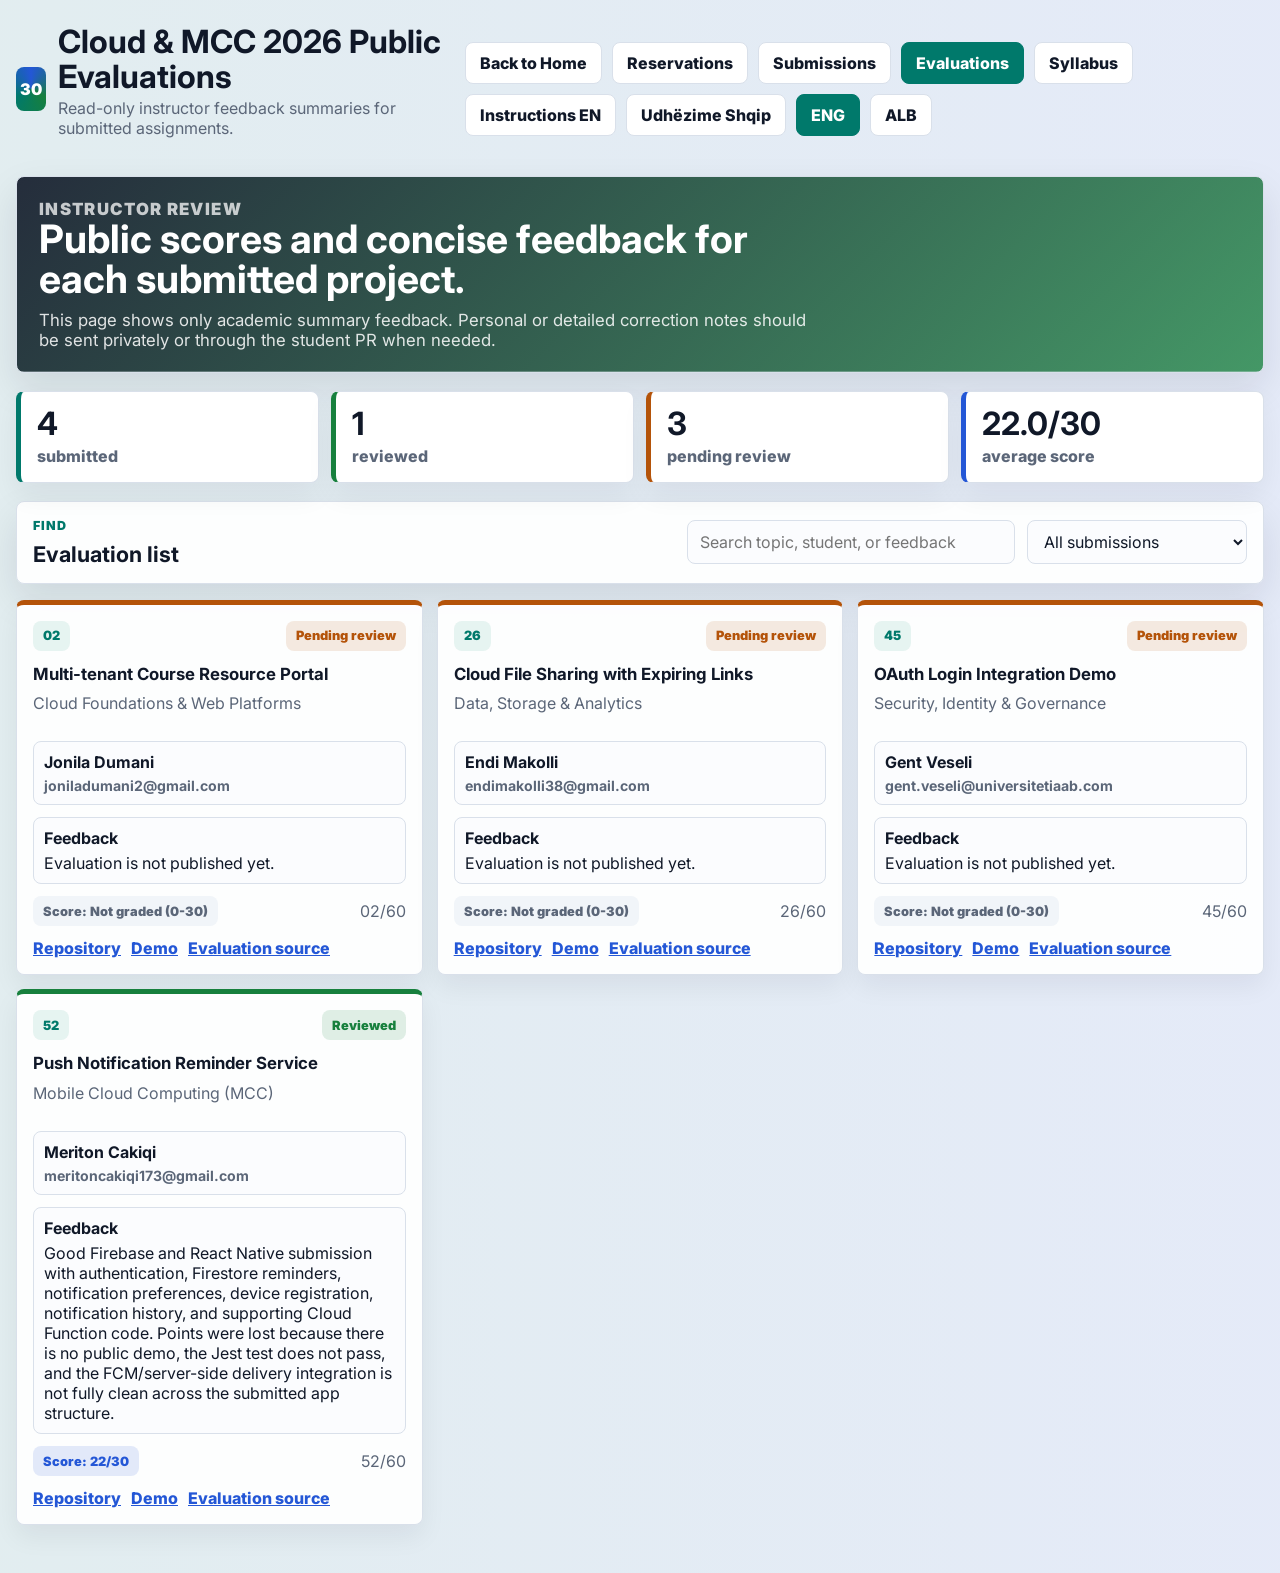
==== evaluations-2026.html @ 81f54510 "Add public evaluation summaries" ====
<!DOCTYPE html>
<html lang="en">
<head>
  <meta charset="UTF-8">
  <meta name="viewport" content="width=device-width, initial-scale=1.0">
  <title>Cloud & MCC 2026 Public Evaluations</title>
  <meta name="description" content="Public instructor evaluation summaries for Cloud and MCC 2026 student submissions.">
  <link rel="icon" href="data:,">
  <link rel="preconnect" href="https://fonts.googleapis.com">
  <link rel="preconnect" href="https://fonts.gstatic.com" crossorigin>
  <link href="https://fonts.googleapis.com/css2?family=Inter:wght@400;500;600;700;800;900&display=swap" rel="stylesheet">
  <style>
    :root {
      color-scheme: light;
      --ink: #101828;
      --muted: #5b6678;
      --line: #d9e0ea;
      --paper: #ffffff;
      --soft: #f5f7fb;
      --teal: #00796b;
      --blue: #2457d6;
      --amber: #b45309;
      --green: #17803d;
      --rose: #c7365f;
      --shadow: 0 16px 38px rgba(16, 24, 40, 0.10);
      --radius: 8px;
    }

    * {
      box-sizing: border-box;
    }

    body {
      margin: 0;
      min-height: 100vh;
      font-family: Inter, ui-sans-serif, system-ui, -apple-system, BlinkMacSystemFont, "Segoe UI", sans-serif;
      color: var(--ink);
      background:
        linear-gradient(90deg, rgba(0, 121, 107, 0.08), rgba(36, 87, 214, 0.08)),
        var(--soft);
      letter-spacing: 0;
    }

    a {
      color: inherit;
    }

    button,
    input,
    select {
      font: inherit;
    }

    .shell {
      width: min(1280px, calc(100% - 32px));
      margin: 0 auto;
      padding: 24px 0 48px;
    }

    .topbar,
    .hero,
    .toolbar,
    .card-head,
    .card-foot {
      display: flex;
      align-items: center;
      justify-content: space-between;
      gap: 16px;
    }

    .brand {
      display: flex;
      align-items: center;
      gap: 12px;
      min-width: 0;
    }

    .brand-mark {
      display: grid;
      width: 44px;
      height: 44px;
      place-items: center;
      border-radius: var(--radius);
      background: conic-gradient(from 120deg, var(--green), var(--teal), var(--blue), var(--green));
      color: white;
      font-weight: 900;
    }

    h1,
    h2,
    h3,
    p {
      margin-top: 0;
    }

    h1 {
      margin-bottom: 4px;
      font-size: 2rem;
      line-height: 1.1;
      letter-spacing: 0;
    }

    h2 {
      margin-bottom: 0;
      font-size: 1.35rem;
      letter-spacing: 0;
    }

    h3 {
      margin-bottom: 8px;
      font-size: 1.05rem;
      line-height: 1.35;
      letter-spacing: 0;
    }

    .brand p,
    .muted,
    .evaluation-card p,
    .empty {
      color: var(--muted);
    }

    .top-actions,
    .card-links,
    .language-switch {
      display: flex;
      flex-wrap: wrap;
      gap: 10px;
    }

    .button,
    .language-switch button {
      min-height: 42px;
      border: 1px solid var(--line);
      border-radius: var(--radius);
      background: var(--paper);
      color: var(--ink);
      padding: 10px 14px;
      cursor: pointer;
      text-decoration: none;
      font-weight: 800;
    }

    .button.primary,
    .button.active,
    .button[aria-current="page"],
    .language-switch button.active {
      border-color: var(--teal);
      background: var(--teal);
      color: #fff;
    }

    .panel {
      border: 1px solid var(--line);
      border-radius: var(--radius);
      background: rgba(255, 255, 255, 0.94);
      box-shadow: var(--shadow);
    }

    .hero {
      align-items: flex-start;
      margin: 22px 0 18px;
      padding: 22px;
      background:
        linear-gradient(135deg, rgba(16, 24, 40, 0.90), rgba(23, 128, 61, 0.78)),
        url("https://images.unsplash.com/photo-1551288049-bebda4e38f71?auto=format&fit=crop&w=1400&q=80");
      background-position: center;
      background-size: cover;
      color: white;
    }

    .hero h2 {
      max-width: 780px;
      margin-bottom: 12px;
      font-size: 2.45rem;
      line-height: 1;
    }

    .hero p {
      max-width: 780px;
      margin-bottom: 0;
      color: rgba(255, 255, 255, 0.86);
      font-size: 1.05rem;
    }

    .eyebrow {
      margin: 0 0 8px;
      color: var(--teal);
      font-size: 0.78rem;
      font-weight: 900;
      letter-spacing: 0.08em;
      text-transform: uppercase;
    }

    .hero .eyebrow {
      color: rgba(255, 255, 255, 0.74);
    }

    .stats {
      display: grid;
      grid-template-columns: repeat(4, minmax(0, 1fr));
      gap: 12px;
      margin-bottom: 18px;
    }

    .stat {
      padding: 16px;
      border: 1px solid var(--line);
      border-left: 5px solid var(--teal);
      border-radius: var(--radius);
      background: var(--paper);
      box-shadow: 0 12px 28px rgba(16, 24, 40, 0.06);
    }

    .stat:nth-child(2) {
      border-left-color: var(--green);
    }

    .stat:nth-child(3) {
      border-left-color: var(--amber);
    }

    .stat:nth-child(4) {
      border-left-color: var(--blue);
    }

    .stat strong,
    .stat span {
      display: block;
    }

    .stat strong {
      font-size: 2rem;
      line-height: 1;
    }

    .stat span {
      margin-top: 6px;
      color: var(--muted);
      font-weight: 800;
    }

    .toolbar {
      margin-bottom: 16px;
      padding: 16px;
    }

    .filters {
      display: grid;
      grid-template-columns: minmax(0, 1fr) 220px;
      gap: 12px;
      min-width: min(100%, 560px);
    }

    .filters input,
    .filters select {
      width: 100%;
      min-height: 44px;
      border: 1px solid var(--line);
      border-radius: var(--radius);
      background: #fbfcfe;
      color: var(--ink);
      padding: 0 12px;
      outline: none;
    }

    .grid {
      display: grid;
      grid-template-columns: repeat(auto-fit, minmax(320px, 1fr));
      gap: 14px;
    }

    .evaluation-card {
      display: grid;
      gap: 12px;
      min-height: 280px;
      padding: 16px;
      border: 1px solid var(--line);
      border-top: 5px solid var(--amber);
      border-radius: var(--radius);
      background: rgba(255, 255, 255, 0.94);
      box-shadow: 0 12px 26px rgba(16, 24, 40, 0.06);
    }

    .evaluation-card.reviewed {
      border-top-color: var(--green);
    }

    .evaluation-card.needs-fixes {
      border-top-color: var(--rose);
    }

    .topic-id,
    .status,
    .score {
      display: inline-flex;
      align-items: center;
      justify-content: center;
      min-height: 30px;
      border-radius: var(--radius);
      padding: 0 10px;
      font-size: 0.8rem;
      font-weight: 900;
      white-space: nowrap;
    }

    .topic-id {
      background: #e6f4f1;
      color: var(--teal);
    }

    .status {
      background: rgba(180, 83, 9, 0.12);
      color: var(--amber);
    }

    .status.reviewed {
      background: rgba(23, 128, 61, 0.13);
      color: var(--green);
    }

    .status.needs-fixes {
      background: rgba(199, 54, 95, 0.12);
      color: var(--rose);
    }

    .identity,
    .feedback {
      display: grid;
      gap: 5px;
      padding: 10px;
      border: 1px solid var(--line);
      border-radius: var(--radius);
      background: #fbfcfe;
      overflow-wrap: anywhere;
    }

    .identity strong,
    .identity span {
      display: block;
    }

    .identity span {
      color: var(--muted);
      font-size: 0.88rem;
      font-weight: 700;
    }

    .score {
      width: max-content;
      background: rgba(36, 87, 214, 0.12);
      color: var(--blue);
    }

    .score.pending {
      background: #f1f5f9;
      color: var(--muted);
    }

    .card-links a {
      color: var(--blue);
      font-weight: 800;
      overflow-wrap: anywhere;
    }

    .empty {
      display: none;
      padding: 24px;
      border: 1px dashed var(--line);
      border-radius: var(--radius);
      background: var(--paper);
      text-align: center;
      font-weight: 800;
    }

    @media (max-width: 980px) {
      .topbar,
      .hero,
      .toolbar {
        align-items: flex-start;
        flex-direction: column;
      }

      .stats {
        grid-template-columns: 1fr 1fr;
      }

      .hero h2 {
        font-size: 2rem;
      }

      .filters {
        grid-template-columns: 1fr;
        min-width: 100%;
      }
    }

    @media (max-width: 640px) {
      .shell {
        width: min(100% - 24px, 1280px);
      }

      h1 {
        font-size: 1.4rem;
      }

      .hero h2 {
        font-size: 1.72rem;
      }

      .stats,
      .grid {
        grid-template-columns: 1fr;
      }
    }
  </style>
</head>
<body>
  <main class="shell">
    <header class="topbar">
      <div class="brand">
        <div class="brand-mark" aria-hidden="true">30</div>
        <div>
          <h1 data-i18n="page.heading">Cloud & MCC 2026 Public Evaluations</h1>
          <p data-i18n="page.subtitle">Read-only instructor feedback summaries for submitted assignments.</p>
        </div>
      </div>
      <div class="top-actions">
        <a class="button" href="index.html" data-i18n="nav.backHome">Back to Home</a>
        <a class="button" href="mcc-2026.html" data-i18n="nav.reserve">Reservations</a>
        <a class="button" href="submissions-2026.html" data-i18n="nav.submissions">Submissions</a>
        <a class="button active" href="evaluations-2026.html" aria-current="page" data-i18n="nav.evaluations">Evaluations</a>
        <a class="button" href="syllabus-mcc-2026.html" data-i18n="nav.syllabus">Syllabus</a>
        <a class="button" href="instructions-mcc-2026.html" data-i18n="nav.instructionsEn">Instructions EN</a>
        <a class="button" href="udhezime-mcc-2026.html" data-i18n="nav.instructionsSq">Udhëzime Shqip</a>
        <div class="language-switch" aria-label="Language switch">
          <button type="button" class="active" data-lang="en">ENG</button>
          <button type="button" data-lang="sq">ALB</button>
        </div>
      </div>
    </header>

    <section class="hero panel">
      <div>
        <p class="eyebrow" data-i18n="hero.eyebrow">Instructor review</p>
        <h2 data-i18n="hero.title">Public scores and concise feedback for each submitted project.</h2>
        <p data-i18n="hero.copy">This page shows only academic summary feedback. Personal or detailed correction notes should be sent privately or through the student PR when needed.</p>
      </div>
    </section>

    <section class="stats" aria-label="Evaluation statistics">
      <div class="stat"><strong id="submittedCount">0</strong><span data-i18n="stats.submitted">submitted</span></div>
      <div class="stat"><strong id="reviewedCount">0</strong><span data-i18n="stats.reviewed">reviewed</span></div>
      <div class="stat"><strong id="pendingCount">0</strong><span data-i18n="stats.pending">pending review</span></div>
      <div class="stat"><strong id="averageScore">-</strong><span data-i18n="stats.average">average score</span></div>
    </section>

    <section class="toolbar panel" aria-label="Filters">
      <div>
        <p class="eyebrow" data-i18n="filters.eyebrow">Find</p>
        <h2 data-i18n="filters.title">Evaluation list</h2>
      </div>
      <div class="filters">
        <input id="searchInput" type="search" data-i18n-placeholder="filters.search" placeholder="Search topic, student, or feedback">
        <select id="statusFilter" aria-label="Filter by status">
          <option value="all" data-i18n="filter.all">All submissions</option>
          <option value="reviewed" data-i18n="filter.reviewed">Reviewed</option>
          <option value="needs-fixes" data-i18n="filter.needsFixes">Needs fixes</option>
          <option value="pending-review" data-i18n="filter.pending">Pending review</option>
        </select>
      </div>
    </section>

    <section class="grid" id="evaluationGrid" aria-live="polite"></section>
    <div class="empty" id="emptyState" data-i18n="empty">No matching evaluations.</div>
  </main>

  <script>
    const translations = {
      en: {
        pageTitle: 'Cloud & MCC 2026 Public Evaluations',
        pageDescription: 'Public instructor evaluation summaries for Cloud and MCC 2026 student submissions.',
        'page.heading': 'Cloud & MCC 2026 Public Evaluations',
        'page.subtitle': 'Read-only instructor feedback summaries for submitted assignments.',
        'nav.backHome': 'Back to Home',
        'nav.reserve': 'Reservations',
        'nav.submissions': 'Submissions',
        'nav.evaluations': 'Evaluations',
        'nav.syllabus': 'Syllabus',
        'nav.instructionsEn': 'Instructions EN',
        'nav.instructionsSq': 'Udhëzime Shqip',
        'hero.eyebrow': 'Instructor review',
        'hero.title': 'Public scores and concise feedback for each submitted project.',
        'hero.copy': 'This page shows only academic summary feedback. Personal or detailed correction notes should be sent privately or through the student PR when needed.',
        'stats.submitted': 'submitted',
        'stats.reviewed': 'reviewed',
        'stats.pending': 'pending review',
        'stats.average': 'average score',
        'filters.eyebrow': 'Find',
        'filters.title': 'Evaluation list',
        'filters.search': 'Search topic, student, or feedback',
        'filter.all': 'All submissions',
        'filter.reviewed': 'Reviewed',
        'filter.needsFixes': 'Needs fixes',
        'filter.pending': 'Pending review',
        'empty': 'No matching evaluations.',
        pendingReview: 'Pending review',
        reviewed: 'Reviewed',
        needsFixes: 'Needs fixes',
        score: 'Score',
        repo: 'Repository',
        demo: 'Demo',
        feedback: 'Feedback',
        source: 'Evaluation source',
        noEvaluation: 'Evaluation is not published yet.',
      },
      sq: {
        pageTitle: 'Vlerësimet Publike Cloud & MCC 2026',
        pageDescription: 'Përmbledhje publike të vlerësimeve të mësimdhënësit për dorëzimet Cloud dhe MCC 2026.',
        'page.heading': 'Vlerësimet publike Cloud & MCC 2026',
        'page.subtitle': 'Feedback i shkurtër, vetëm për lexim, për detyrat e dorëzuara.',
        'nav.backHome': 'Kthehu në ballinë',
        'nav.reserve': 'Rezervimet',
        'nav.submissions': 'Dorëzimet',
        'nav.evaluations': 'Vlerësimet',
        'nav.syllabus': 'Syllabusi',
        'nav.instructionsEn': 'Udhëzime EN',
        'nav.instructionsSq': 'Udhëzime Shqip',
        'hero.eyebrow': 'Vlerësimi i mësimdhënësit',
        'hero.title': 'Pikët publike dhe feedback i shkurtër për çdo projekt të dorëzuar.',
        'hero.copy': 'Kjo faqe shfaq vetëm përmbledhje akademike. Vërejtjet personale ose korrigjimet e hollësishme duhet të dërgohen privatisht ose në PR-në e studentit kur nevojitet.',
        'stats.submitted': 'të dorëzuara',
        'stats.reviewed': 'të vlerësuara',
        'stats.pending': 'në pritje',
        'stats.average': 'mesatarja e pikëve',
        'filters.eyebrow': 'Gjej',
        'filters.title': 'Lista e vlerësimeve',
        'filters.search': 'Kërko temën, studentin ose feedback-un',
        'filter.all': 'Të gjitha dorëzimet',
        'filter.reviewed': 'Të vlerësuara',
        'filter.needsFixes': 'Kërkojnë korrigjime',
        'filter.pending': 'Në pritje të vlerësimit',
        'empty': 'Nuk ka vlerësime që përputhen.',
        pendingReview: 'Në pritje të vlerësimit',
        reviewed: 'E vlerësuar',
        needsFixes: 'Kërkon korrigjime',
        score: 'Pikët',
        repo: 'Repository',
        demo: 'Demo',
        feedback: 'Feedback',
        source: 'Burimi i vlerësimeve',
        noEvaluation: 'Vlerësimi ende nuk është publikuar.',
      },
    };

    const grid = document.getElementById('evaluationGrid');
    const emptyState = document.getElementById('emptyState');
    const searchInput = document.getElementById('searchInput');
    const statusFilter = document.getElementById('statusFilter');
    let activeLanguage = localStorage.getItem('portal-language') || 'en';
    let rows = [];

    function t(key) {
      return translations[activeLanguage][key] || translations.en[key] || key;
    }

    function applyLanguage(language) {
      activeLanguage = language;
      localStorage.setItem('portal-language', language);
      document.documentElement.lang = language === 'sq' ? 'sq' : 'en';
      document.title = t('pageTitle');
      document.querySelector('meta[name="description"]').setAttribute('content', t('pageDescription'));
      document.querySelectorAll('[data-i18n]').forEach((node) => {
        node.textContent = t(node.dataset.i18n);
      });
      document.querySelectorAll('[data-i18n-placeholder]').forEach((node) => {
        node.setAttribute('placeholder', t(node.dataset.i18nPlaceholder));
      });
      document.querySelectorAll('[data-lang]').forEach((button) => {
        button.classList.toggle('active', button.dataset.lang === language);
      });
      render();
    }

    document.querySelectorAll('[data-lang]').forEach((button) => {
      button.addEventListener('click', () => applyLanguage(button.dataset.lang));
    });

    async function fetchText(path) {
      const response = await fetch(`${path}?ts=${Date.now()}`, { cache: 'no-store' });
      if (!response.ok) throw new Error(`Unable to fetch ${path}`);
      return response.text();
    }

    function parseIdentity(value) {
      const match = value.match(/^(.*?)\s*<([^>]+)>$/);
      if (!match) return { name: value.trim(), email: '' };
      return { name: match[1].trim(), email: match[2].trim() };
    }

    function parseTopics(markdown) {
      const topics = new Map();
      let category = 'Uncategorized';
      const lines = markdown.split(/\r?\n/);

      lines.forEach((line, index) => {
        const heading = line.match(/^##\s+(.+)$/);
        if (heading) {
          category = heading[1].trim();
          return;
        }

        const topic = line.match(/^(\d{2})\.\s+(.+?)\s—\s\((Available|Taken by [^)]+)\)$/);
        if (!topic) return;

        const score = (lines[index + 2] || '').match(/^\s+-\s+Score:\s+(.+)$/);
        topics.set(topic[1], {
          id: topic[1],
          title: topic[2],
          category,
          scoreLabel: score ? score[1].trim() : 'Not graded (0-30)',
        });
      });

      return topics;
    }

    function parseSubmissions(markdown) {
      const submissions = new Map();

      markdown.split(/\r?\n/).forEach((line) => {
        const submitted = line.match(/^(\d{2})\.\s+(.+?)\s—\s\(Submitted by ([^)]+)\)\s—\sRepo:\s+(\S+)\s—\sDemo:\s+(.+)$/);
        if (!submitted) return;

        const identity = parseIdentity(submitted[3]);
        submissions.set(submitted[1], {
          id: submitted[1],
          title: submitted[2],
          name: identity.name,
          email: identity.email,
          repo: submitted[4].trim(),
          demo: submitted[5].trim(),
        });
      });

      return submissions;
    }

    function parseEvaluations(markdown) {
      const evaluations = new Map();

      markdown.split(/\r?\n/).forEach((line) => {
        const evaluated = line.match(/^(\d{2})\.\s+(.+?)\s—\sScore:\s+(\d{1,2}\/30)\s—\sStatus:\s+(Reviewed|Needs fixes|Pending review)\s—\sFeedback EN:\s+(.+?)\s—\sFeedback SQ:\s+(.+)$/);
        if (!evaluated) return;

        evaluations.set(evaluated[1], {
          score: evaluated[3],
          status: normalizeStatus(evaluated[4]),
          feedbackEn: evaluated[5].trim(),
          feedbackSq: evaluated[6].trim(),
        });
      });

      return evaluations;
    }

    function normalizeStatus(value) {
      return String(value).trim().toLowerCase().replace(/\s+/g, '-');
    }

    function scoreValue(label) {
      const match = String(label).match(/^(\d{1,2})\/30$/);
      if (!match) return null;
      const value = Number(match[1]);
      return Number.isFinite(value) ? value : null;
    }

    function updateStats() {
      const reviewed = rows.filter((row) => row.evaluation && row.evaluation.status !== 'pending-review').length;
      const pending = rows.length - reviewed;
      const scored = rows
        .map((row) => row.evaluation ? scoreValue(row.evaluation.score) : null)
        .filter((value) => value !== null);
      const totalScore = scored.reduce((sum, value) => sum + value, 0);

      document.getElementById('submittedCount').textContent = rows.length;
      document.getElementById('reviewedCount').textContent = reviewed;
      document.getElementById('pendingCount').textContent = pending;
      document.getElementById('averageScore').textContent = scored.length
        ? `${(totalScore / scored.length).toFixed(1)}/30`
        : '-';
    }

    function render() {
      if (!rows.length) return;

      const query = searchInput.value.trim().toLowerCase();
      const filter = statusFilter.value;
      const visible = rows.filter((row) => {
        const status = row.evaluation ? row.evaluation.status : 'pending-review';
        const feedback = row.evaluation
          ? `${row.evaluation.feedbackEn} ${row.evaluation.feedbackSq}`
          : '';
        const haystack = [
          row.id,
          row.title,
          row.name,
          row.email,
          row.topic ? row.topic.category : '',
          feedback,
        ].join(' ').toLowerCase();
        return (filter === 'all' || status === filter) && (!query || haystack.includes(query));
      });

      grid.innerHTML = visible.map((row) => {
        const evaluation = row.evaluation;
        const status = evaluation ? evaluation.status : 'pending-review';
        const score = evaluation ? evaluation.score : (row.topic ? row.topic.scoreLabel : 'Not graded (0-30)');
        const feedback = evaluation
          ? (activeLanguage === 'sq' ? evaluation.feedbackSq : evaluation.feedbackEn)
          : t('noEvaluation');
        const demoHref = row.demo.toUpperCase() === 'N/A' ? 'SUBMISSIONS_2026.md' : row.demo;

        return `
          <article class="evaluation-card ${status}">
            <div class="card-head">
              <span class="topic-id">${escapeHtml(row.id)}</span>
              <span class="status ${status}">${statusLabel(status)}</span>
            </div>
            <div>
              <h3>${escapeHtml(row.title)}</h3>
              <p>${escapeHtml(row.topic ? row.topic.category : '')}</p>
            </div>
            <div class="identity">
              <strong>${escapeHtml(row.name)}</strong>
              <span>${escapeHtml(row.email)}</span>
            </div>
            <div class="feedback">
              <strong>${t('feedback')}</strong>
              <span>${escapeHtml(feedback)}</span>
            </div>
            <div class="card-foot">
              <span class="score ${evaluation ? '' : 'pending'}">${t('score')}: ${escapeHtml(score)}</span>
              <span class="muted">${escapeHtml(row.id)}/60</span>
            </div>
            <div class="card-links">
              <a href="${escapeAttribute(row.repo)}">${t('repo')}</a>
              <a href="${escapeAttribute(demoHref)}">${t('demo')}</a>
              <a href="EVALUATIONS_2026.md">${t('source')}</a>
            </div>
          </article>
        `;
      }).join('');

      emptyState.style.display = visible.length ? 'none' : 'block';
    }

    function statusLabel(status) {
      if (status === 'reviewed') return t('reviewed');
      if (status === 'needs-fixes') return t('needsFixes');
      return t('pendingReview');
    }

    function escapeHtml(value) {
      return String(value)
        .replaceAll('&', '&amp;')
        .replaceAll('<', '&lt;')
        .replaceAll('>', '&gt;')
        .replaceAll('"', '&quot;')
        .replaceAll("'", '&#039;');
    }

    function escapeAttribute(value) {
      const raw = String(value);
      if (!/^https?:\/\//i.test(raw) && !/^[A-Z0-9_-]+\.md$/i.test(raw)) return '#';
      return escapeHtml(raw);
    }

    async function init() {
      try {
        const [topicText, submissionText, evaluationText] = await Promise.all([
          fetchText('CLOUD_TOPICS_2026.md'),
          fetchText('SUBMISSIONS_2026.md'),
          fetchText('EVALUATIONS_2026.md'),
        ]);
        const topics = parseTopics(topicText);
        const submissions = parseSubmissions(submissionText);
        const evaluations = parseEvaluations(evaluationText);

        rows = Array.from(submissions.values()).map((submission) => ({
          ...submission,
          topic: topics.get(submission.id) || null,
          evaluation: evaluations.get(submission.id) || null,
        }));

        updateStats();
        applyLanguage(activeLanguage);
      } catch (error) {
        grid.innerHTML = `<div class="empty" style="display:block">${escapeHtml(error.message)}</div>`;
      }
    }

    searchInput.addEventListener('input', render);
    statusFilter.addEventListener('change', render);
    init();
  </script>
</body>
</html>
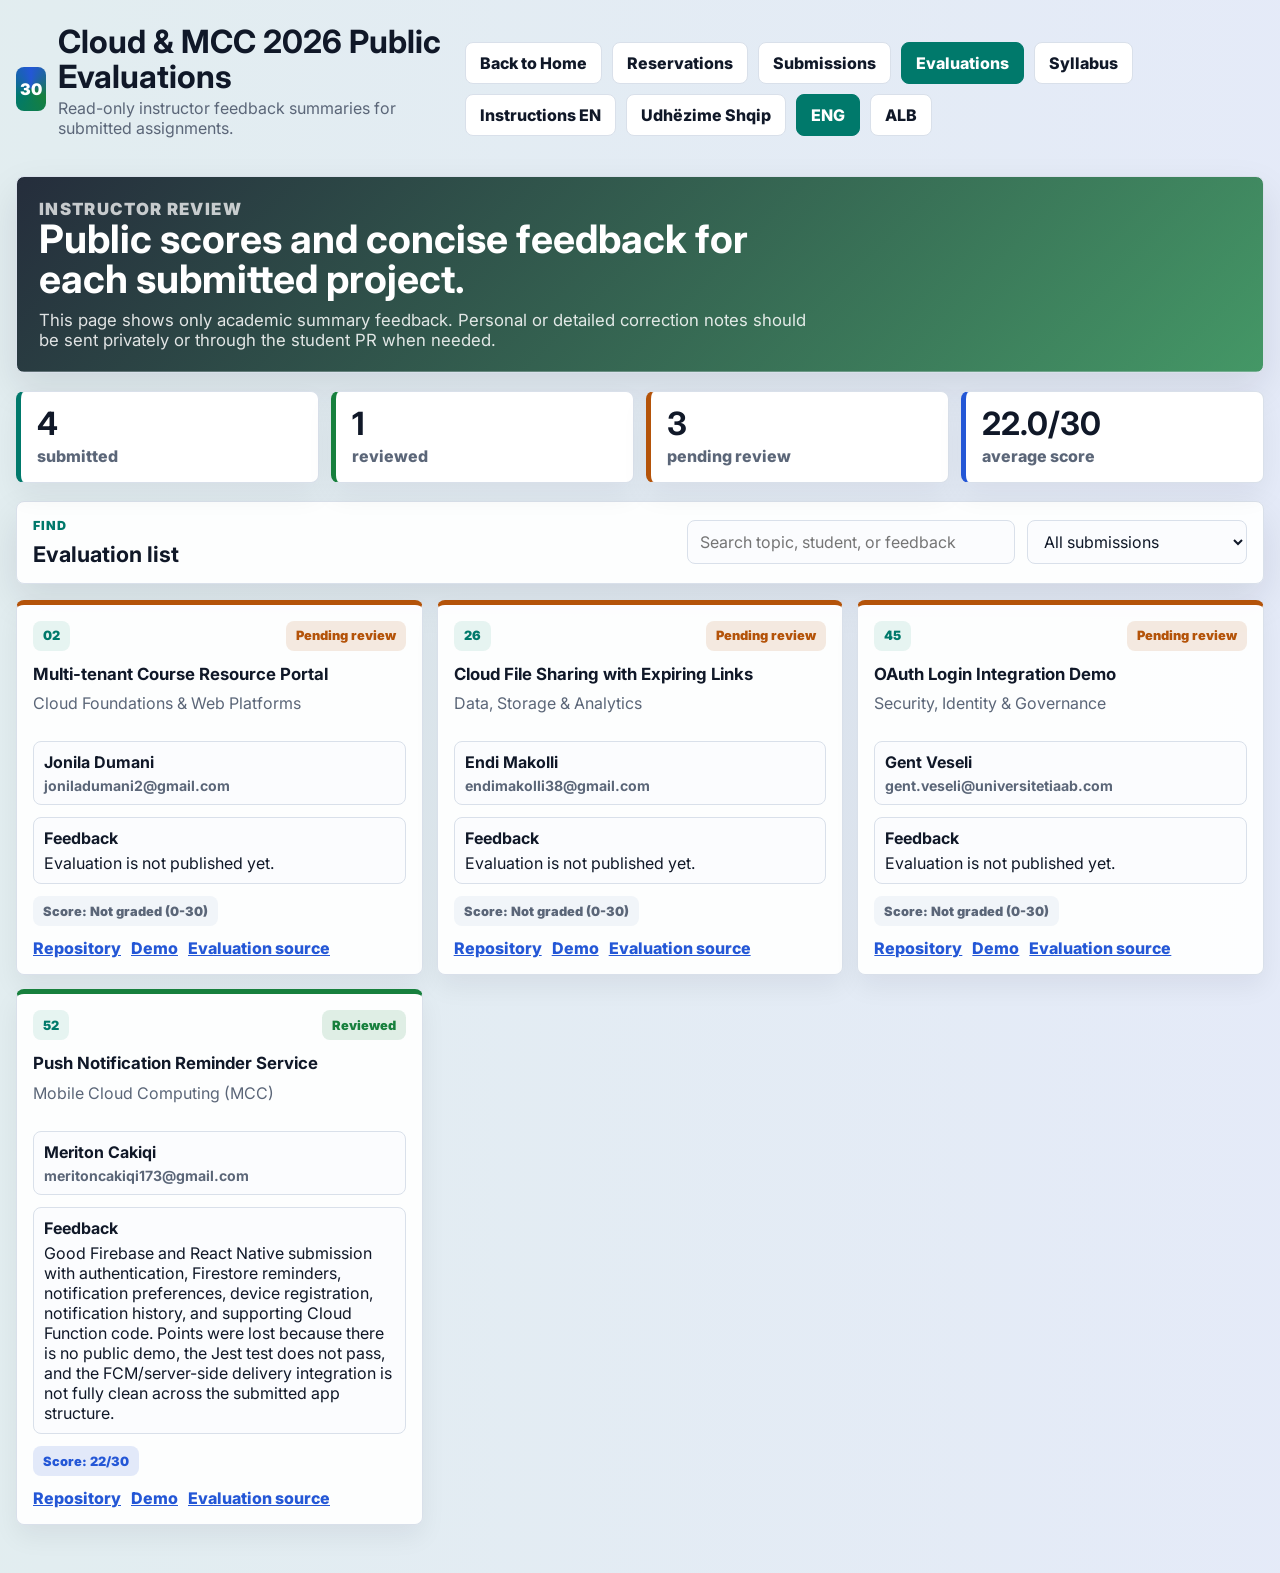
==== commit 909dcaa9: "Remove confusing topic count from evaluations" ====
--- a/evaluations-2026.html
+++ b/evaluations-2026.html
@@ -741,7 +741,6 @@
             </div>
             <div class="card-foot">
               <span class="score ${evaluation ? '' : 'pending'}">${t('score')}: ${escapeHtml(score)}</span>
-              <span class="muted">${escapeHtml(row.id)}/60</span>
             </div>
             <div class="card-links">
               <a href="${escapeAttribute(row.repo)}">${t('repo')}</a>
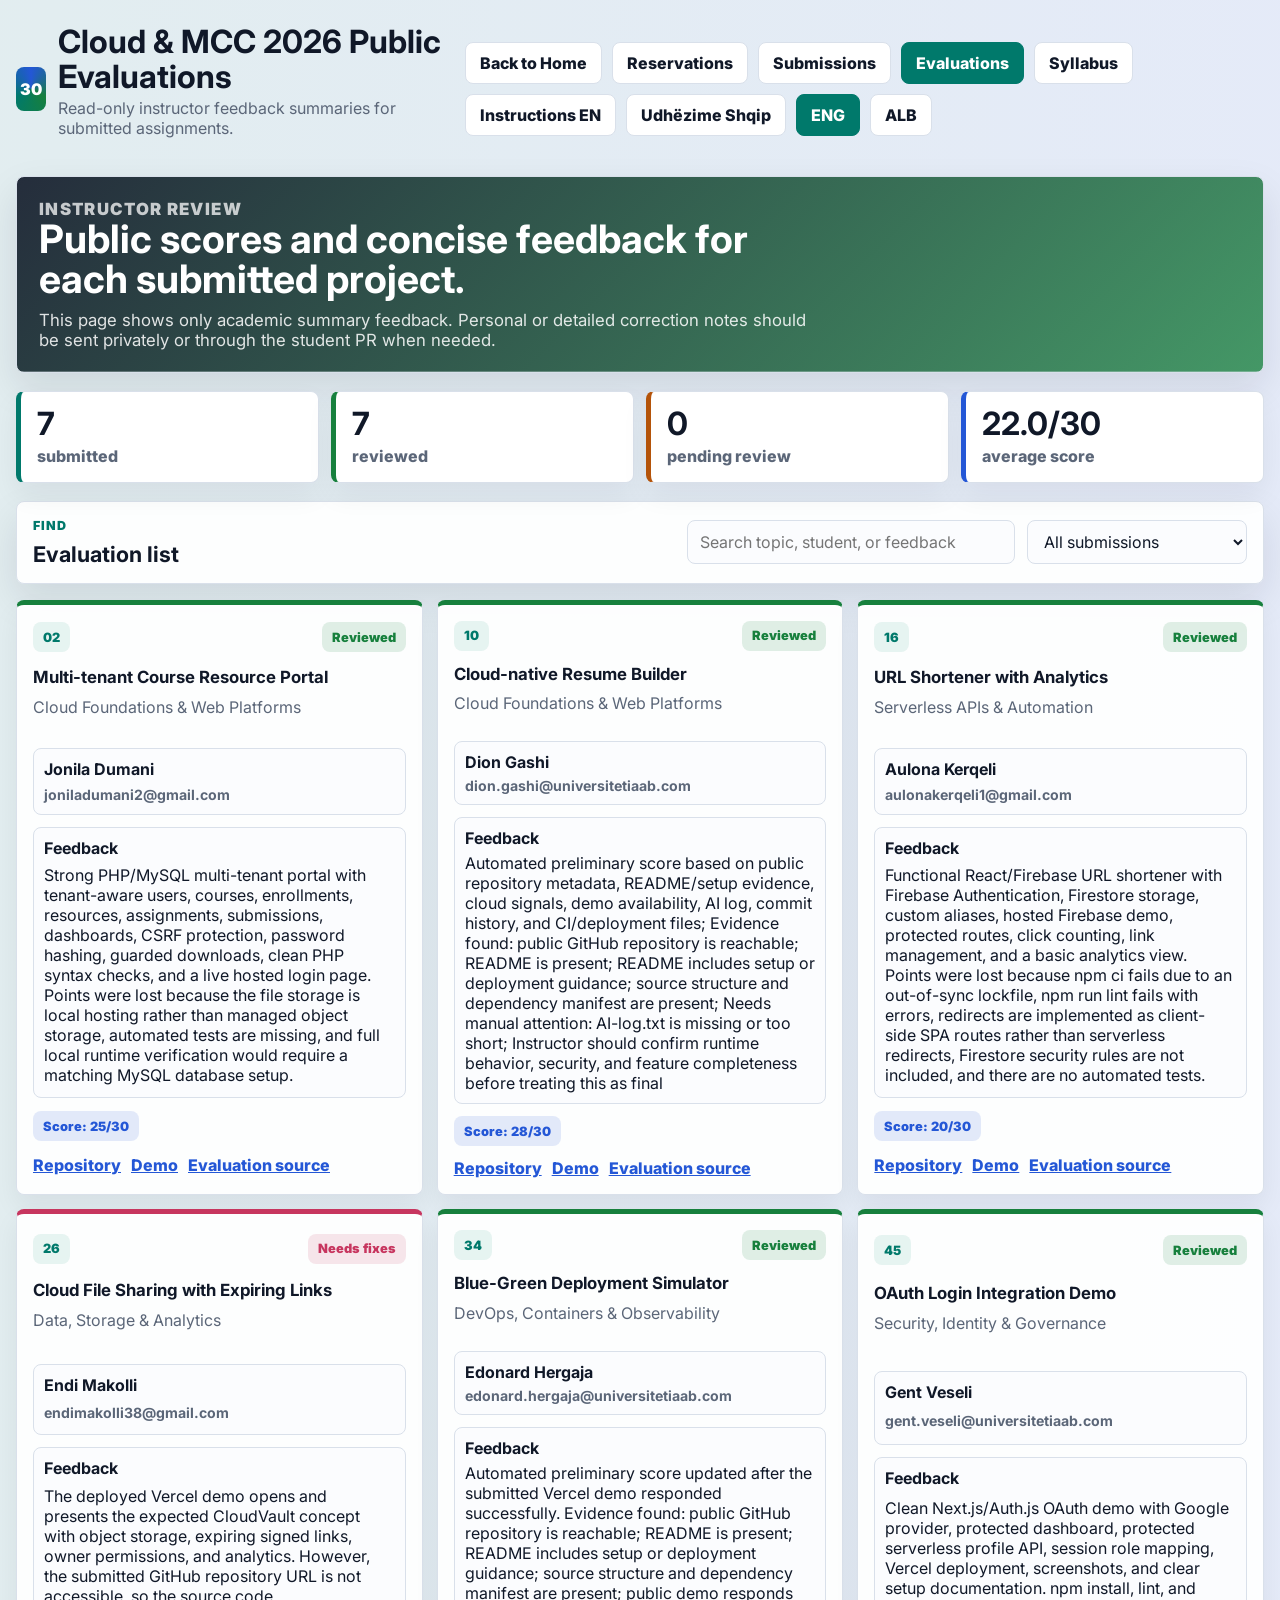
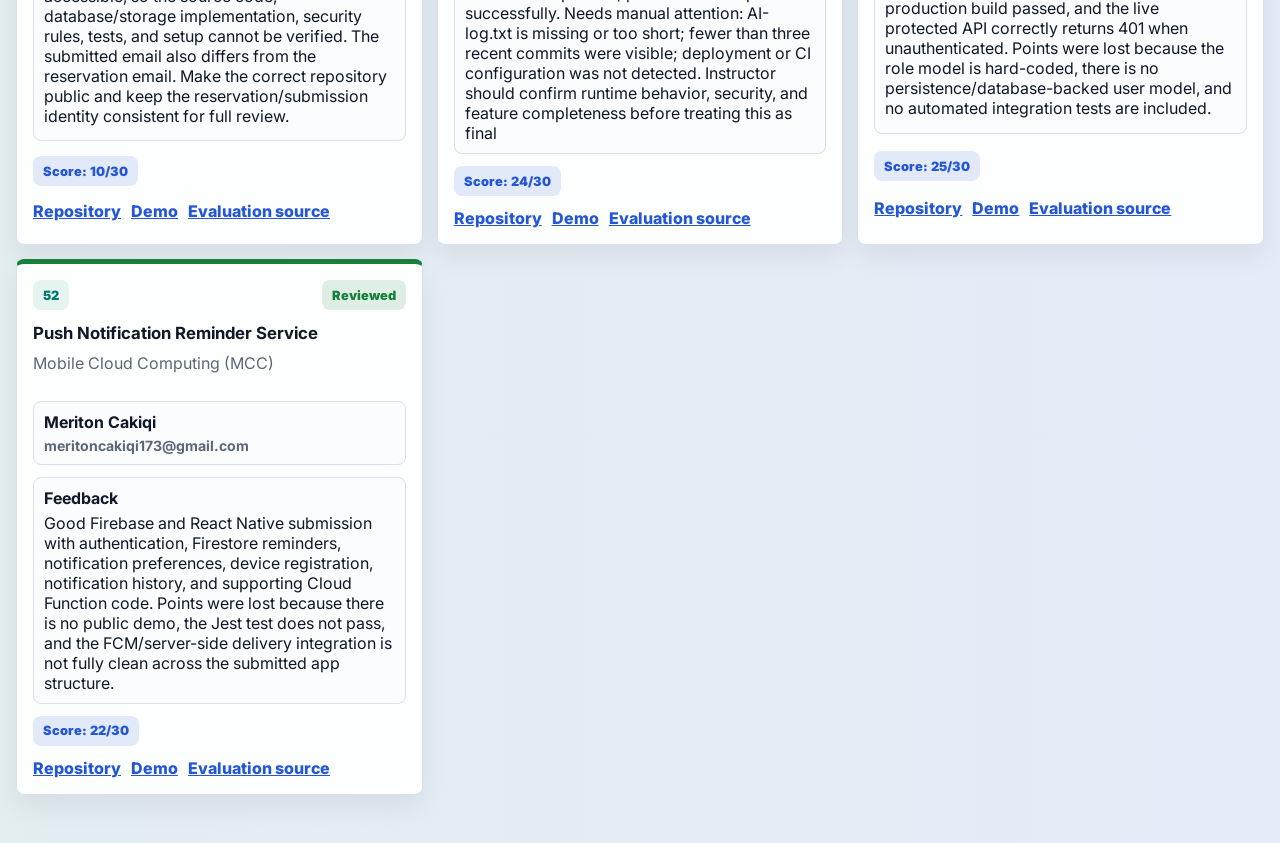
==== commit 62028255: "Fix evaluation status filters" ====
--- a/evaluations-2026.html
+++ b/evaluations-2026.html
@@ -675,8 +675,14 @@
       return Number.isFinite(value) ? value : null;
     }
 
+    function effectiveStatus(row) {
+      if (!row.evaluation) return 'pending-review';
+      if (row.evaluation.status === 'needs-fixes') return 'needs-fixes';
+      return 'reviewed';
+    }
+
     function updateStats() {
-      const reviewed = rows.filter((row) => row.evaluation && row.evaluation.status !== 'pending-review').length;
+      const reviewed = rows.filter((row) => row.evaluation).length;
       const pending = rows.length - reviewed;
       const scored = rows
         .map((row) => row.evaluation ? scoreValue(row.evaluation.score) : null)
@@ -697,7 +703,13 @@
       const query = searchInput.value.trim().toLowerCase();
       const filter = statusFilter.value;
       const visible = rows.filter((row) => {
-        const status = row.evaluation ? row.evaluation.status : 'pending-review';
+        const status = effectiveStatus(row);
+        const matchesFilter = (
+          filter === 'all'
+          || (filter === 'reviewed' && row.evaluation)
+          || (filter === 'needs-fixes' && status === 'needs-fixes')
+          || (filter === 'pending-review' && !row.evaluation)
+        );
         const feedback = row.evaluation
           ? `${row.evaluation.feedbackEn} ${row.evaluation.feedbackSq}`
           : '';
@@ -709,12 +721,12 @@
           row.topic ? row.topic.category : '',
           feedback,
         ].join(' ').toLowerCase();
-        return (filter === 'all' || status === filter) && (!query || haystack.includes(query));
+        return matchesFilter && (!query || haystack.includes(query));
       });
 
       grid.innerHTML = visible.map((row) => {
         const evaluation = row.evaluation;
-        const status = evaluation ? evaluation.status : 'pending-review';
+        const status = effectiveStatus(row);
         const score = evaluation ? evaluation.score : (row.topic ? row.topic.scoreLabel : 'Not graded (0-30)');
         const feedback = evaluation
           ? (activeLanguage === 'sq' ? evaluation.feedbackSq : evaluation.feedbackEn)
